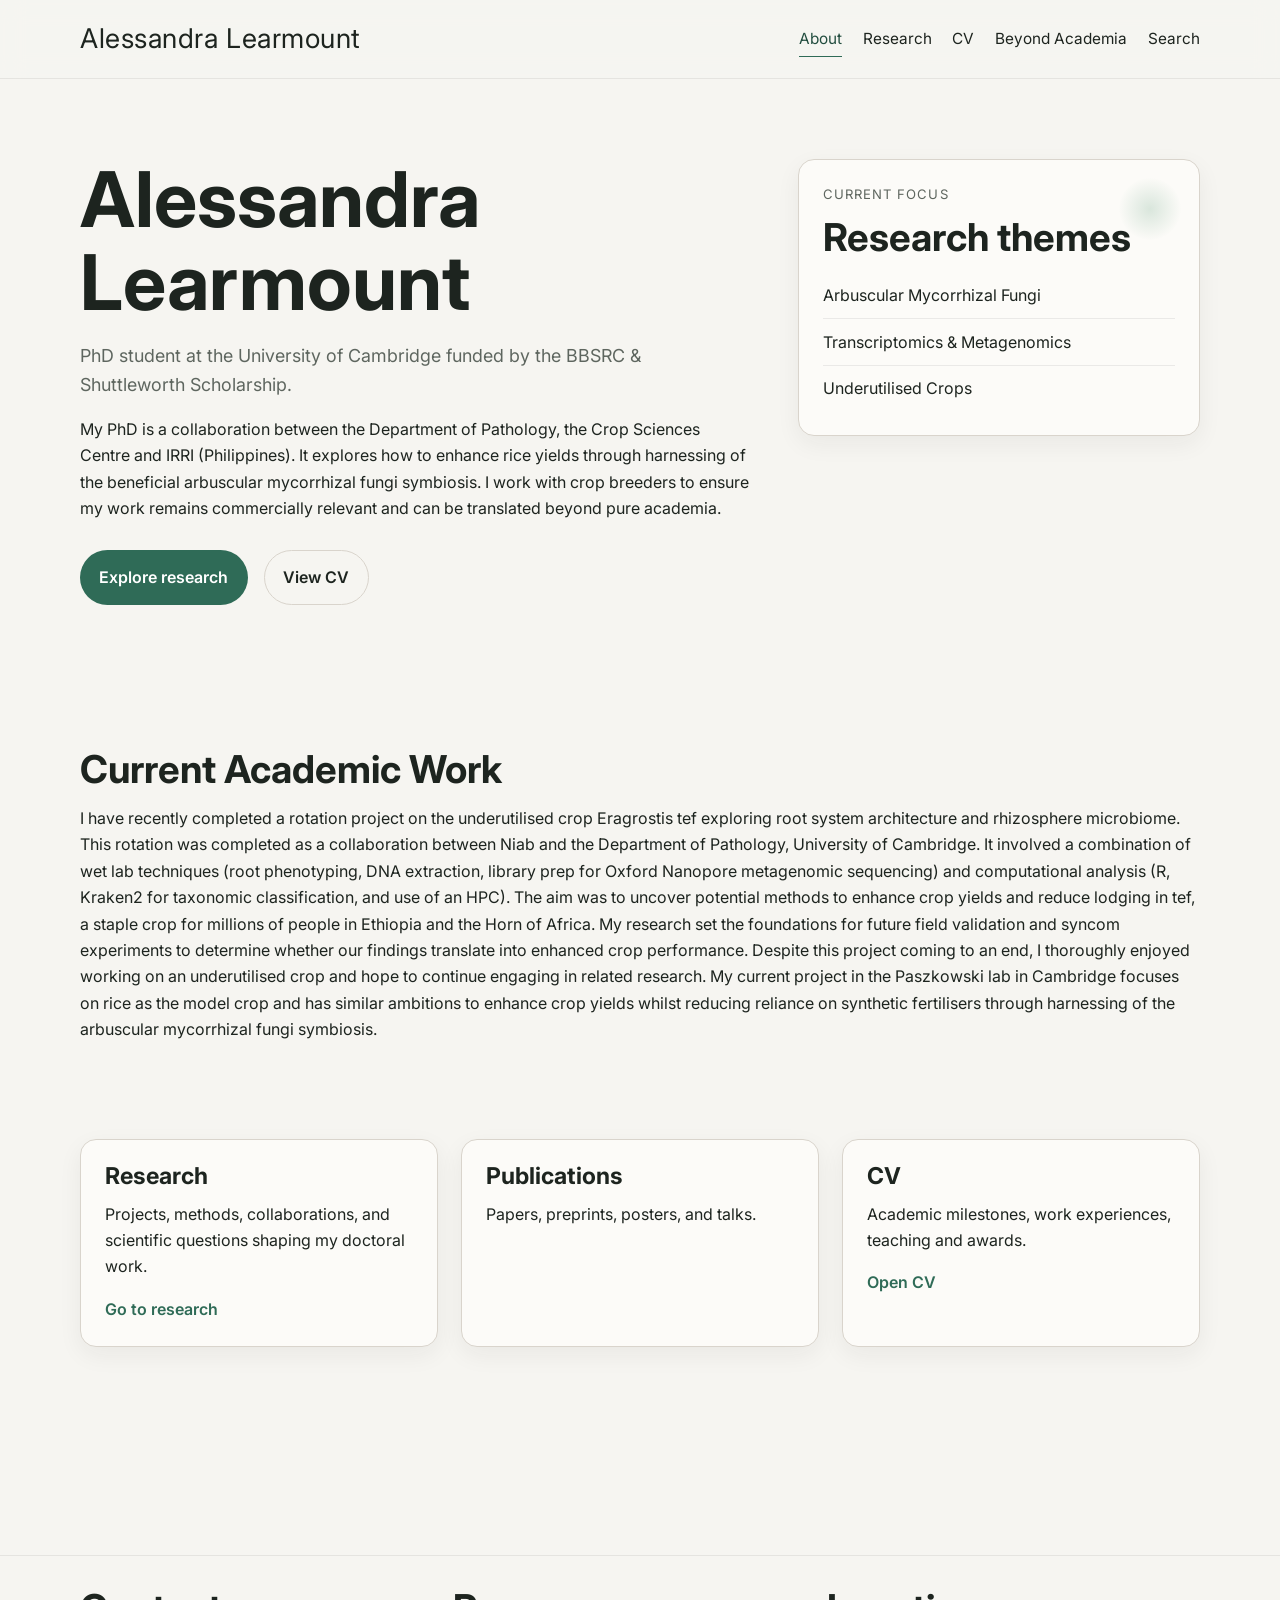
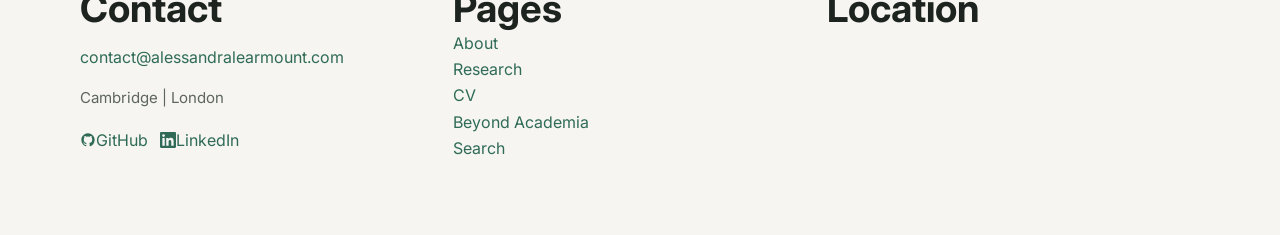
==== index.html @ 226f7127 "update commit message" ====
<!DOCTYPE html>
<html lang="en">
<head>
  <meta charset="UTF-8" />
  <meta name="viewport" content="width=device-width, initial-scale=1.0" />
  <title>Alessandra Learmount</title>
  <meta
    name="description"
    content="PhD researcher at the University of Cambridge specialising in arbuscular mycorrhizal fungi, plant-microbe interactions, and sustainable agriculture."
  />

  <link rel="preconnect" href="https://fonts.googleapis.com">
  <link rel="preconnect" href="https://fonts.gstatic.com" crossorigin>
  <link href="https://fonts.googleapis.com/css2?family=Inter:wght@400;500;600;700;800&display=swap" rel="stylesheet">

  <link rel="stylesheet" href="css/style.css" />
  <script src="js/main.js" defer></script>
</head>
<body>
  <a class="skip-link" href="#main-content">Skip to content</a>

  <header class="site-header">
    <div class="container header-inner">
      <a href="index.html" class="site-logo" aria-label="Homepage">Alessandra Learmount</a>

      <button class="nav-toggle" aria-label="Toggle navigation" aria-expanded="false">
        <span></span>
        <span></span>
      </button>

      <nav class="site-nav" aria-label="Main navigation">
        <a href="index.html" class="active">About</a>
        <a href="research.html">Research</a>
        <!-- <a href="publications.html">Publications</a> -->
        <a href="cv.html">CV</a>
        <!-- <a href="blog.html">Notes</a> -->
        <a href="beyond-academia.html">Beyond Academia</a>
        <a href="search.html">Search</a>
      </nav>
    </div>
  </header>

  <main id="main-content">
    <section class="hero section">
      <div class="container hero-grid">
        <div class="hero-copy">
          <h1>Alessandra Learmount</h1>
          <p class="lead">
            PhD student at the University of Cambridge funded by the BBSRC & Shuttleworth Scholarship.
          </p>
          <p>
            My PhD is a collaboration between the Department of Pathology, the Crop Sciences Centre and IRRI (Philippines). 
            It explores how to enhance rice yields through harnessing of the beneficial arbuscular mycorrhizal fungi symbiosis.
            I work with crop breeders to ensure my work remains commercially relevant and can be translated beyond pure academia.
          </p>

          <div class="button-row">
            <a class="button primary" href="research.html">Explore research</a>
            <a class="button secondary" href="cv.html">View CV</a>
          </div>
        </div>

        <aside class="hero-panel">
          <p class="panel-label">Current focus</p>
          <h2>Research themes</h2>
          <ul class="clean-list">
            <li>Arbuscular Mycorrhizal Fungi</li>
            <li>Transcriptomics & Metagenomics</li>
            <li>Underutilised Crops</li>
          </ul>
        </aside>
      </div>
      
    </section>
    <section class="section wider-left">
      <div class="container">
        <div class="section-heading">
          <h2>Current Academic Work</h2>
          <p>
            I have recently completed a rotation project on the underutilised crop Eragrostis tef exploring root system architecture and rhizosphere microbiome. This rotation was completed as a collaboration between Niab and the Department of Pathology, University of Cambridge. 
            It involved a combination of wet lab techniques (root phenotyping, DNA extraction, library prep for Oxford Nanopore metagenomic sequencing) and computational analysis (R, Kraken2 for taxonomic classification, and use of an HPC). The aim was to uncover potential methods to enhance crop yields
            and reduce lodging in tef, a staple crop for millions of people in Ethiopia and the Horn of Africa. My research set the foundations for future field validation and syncom experiments to determine whether our findings translate into enhanced crop performance.
            Despite this project coming to an end, I thoroughly enjoyed working on an underutilised crop and hope to continue engaging in related research. My current project in the Paszkowski lab in Cambridge focuses on rice as the model crop and has similar ambitions to enhance crop yields whilst reducing
            reliance on synthetic fertilisers through harnessing of the arbuscular mycorrhizal fungi symbiosis. 
          </p>
        </div>

            <section class="section">
        <div class="card-grid">
          <article class="card">
            <h3>Research</h3>
            <p>Projects, methods, collaborations, and scientific questions shaping my doctoral work.</p>
            <a href="research.html" class="text-link">Go to research</a>
          </article>

          <article class="card">
            <h3>Publications</h3>
            <p>Papers, preprints, posters, and talks.</p>
            <!-- <a href="publications.html" class="text-link">View publications</a> -->
          </article>

          <article class="card">
            <h3>CV</h3>
            <p>Academic milestones, work experiences, teaching and awards.</p>
            <a href="cv.html" class="text-link">Open CV</a>
          </article>

        </div>
      </div>
    </section>
<footer class="site-footer">
  <div class="container footer-grid">

    <!-- Contact -->
    <div>
      <h2>Contact</h2>
      <p><a href="mailto:contact@alessandralearmount.com">contact@alessandralearmount.com</a></p>
      <p class="meta">Cambridge | London </p>

      <div class="footer-social">
        <a href="https://github.com/al-2122" target="_blank" rel="noopener noreferrer" class="social-link">
          <svg width="16" height="16" viewBox="0 0 24 24" fill="currentColor" aria-hidden="true"><path d="M12 2C6.477 2 2 6.477 2 12c0 4.418 2.865 8.166 6.839 9.489.5.092.682-.217.682-.482 0-.237-.009-.868-.013-1.703-2.782.604-3.369-1.34-3.369-1.34-.454-1.154-1.11-1.462-1.11-1.462-.908-.62.069-.608.069-.608 1.003.07 1.531 1.03 1.531 1.03.892 1.529 2.341 1.087 2.91.832.092-.647.35-1.088.636-1.338-2.22-.253-4.555-1.11-4.555-4.943 0-1.091.39-1.984 1.029-2.683-.103-.253-.446-1.27.098-2.647 0 0 .84-.269 2.75 1.025A9.578 9.578 0 0 1 12 6.836a9.58 9.58 0 0 1 2.504.337c1.909-1.294 2.747-1.025 2.747-1.025.546 1.377.202 2.394.1 2.647.64.699 1.028 1.592 1.028 2.683 0 3.842-2.339 4.687-4.566 4.935.359.309.678.919.678 1.852 0 1.336-.012 2.415-.012 2.741 0 .267.18.578.688.48C19.138 20.163 22 16.418 22 12c0-5.523-4.477-10-10-10z"/></svg>
           GitHub 
        </a>
        <a href="https://linkedin.com/in/alessandralearmount/" target="_blank" rel="noopener noreferrer" class="social-link">
          <svg width="16" height="16" viewBox="0 0 24 24" fill="currentColor" aria-hidden="true"><path d="M20.447 20.452h-3.554v-5.569c0-1.328-.027-3.037-1.852-3.037-1.853 0-2.136 1.445-2.136 2.939v5.667H9.351V9h3.414v1.561h.046c.477-.9 1.637-1.85 3.37-1.85 3.601 0 4.267 2.37 4.267 5.455v6.286zM5.337 7.433a2.062 2.062 0 0 1-2.063-2.065 2.064 2.064 0 1 1 2.063 2.065zm1.782 13.019H3.555V9h3.564v11.452zM22.225 0H1.771C.792 0 0 .774 0 1.729v20.542C0 23.227.792 24 1.771 24h20.451C23.2 24 24 23.227 24 22.271V1.729C24 .774 23.2 0 22.222 0h.003z"/></svg>
           LinkedIn 
        </a>
      </div>
    </div>

    <!-- Site navigation -->
    <nav class="footer-nav" aria-label="Site pages">
      <h2>Pages</h2>
      <a href="index.html">About</a>
      <a href="research.html">Research</a>
      <!-- <a href="publications.html">Publications</a> -->
      <a href="cv.html">CV</a>
      <!-- <a href="blog.html">Notes</a> -->
      <a href="beyond-academia.html">Beyond Academia</a>
      <a href="search.html">Search</a>
    </nav>

    <!-- Map -->
    <div class="footer-map">
      <h2>Location</h2>
      <iframe
        title="Cambridge, UK"
        src="https://www.google.com/maps/embed?pb=!1m18!1m12!1m3!1d9739.544764849538!2d0.1086!3d52.2054!2m3!1f0!2f0!3f0!3m2!1i1024!2i768!4f13.1!3m3!1m2!1s0x47d8774de4f16487%3A0xee2d7f30740e4c83!2sCambridge%2C%20UK!5e0!3m2!1sen!2suk!4v1699999999999"
        width="90%"
        height="150"
        style="border:0; border-radius: 8px; filter: grayscale(30%);"
        allowfullscreen=""
        loading="lazy"
        referrerpolicy="no-referrer-when-downgrade">
      </iframe>
    </div>

  </div>
</footer>

<button id="backToTop" aria-label="Back to top">↑</button>
</body>
</html>
---- css/style.css ----
:root {
  --bg: #f6f5f1;
  --surface: #fcfbf8;
  --surface-2: #ece9e2;
  --text: #1d241f;
  --text-muted: #5e665f;
  --border: #d9d4cc;

  --accent: #2f6b57;
  --accent-dark: #224d3f;
  --accent-soft: #d9e6dc;

  --shadow-sm: 0 8px 24px rgba(29, 36, 31, 0.06);
  --shadow-md: 0 14px 36px rgba(29, 36, 31, 0.1);

  --radius-sm: 10px;
  --radius-md: 16px;
  --radius-full: 999px;

  --max-width: 1120px;
  --narrow-width: 780px;

  --font-heading: "Inter", sans-serif;
  --font-body: "Inter", sans-serif;

  --transition: 220ms ease;
}

*,
*::before,
*::after {
  box-sizing: border-box;
}

html {
  scroll-behavior: smooth;
}

body {
  margin: 0;
  min-height: 100vh;
  background: var(--bg);
  color: var(--text);
  font-family: var(--font-body);
  font-size: 16px;
  line-height: 1.65;
  -webkit-font-smoothing: antialiased;
  text-rendering: optimizeLegibility;
}

img,
svg {
  display: block;
  max-width: 100%;
}

a {
  color: var(--accent);
  text-decoration: none;
  transition: color var(--transition), opacity var(--transition), transform var(--transition);
}

a:hover {
  color: var(--accent-dark);
}

p {
  margin-top: 0;
  margin-bottom: 1rem;
  max-width: 70ch;
}

h1,
h2,
h3 {
  margin-top: 0;
  color: var(--text);
  font-family: var(--font-heading);
  line-height: 1.08;
}

h1 {
  font-size: clamp(3rem, 6vw, 5.1rem);
  margin-bottom: 1rem;
}

h2 {
  font-size: clamp(2rem, 3vw, 2.8rem);
  margin-bottom: 0.9rem;
}

h3 {
  font-size: 1.45rem;
  margin-bottom: 0.75rem;
}

ul {
  margin: 0;
  padding-left: 1.2rem;
}

button,
input {
  font: inherit;
}

.container {
  width: min(100% - 2rem, var(--max-width));
  margin-inline: auto;
}

.wider-left p {
  max-width: none;
}

.narrow {
  width: min(100%, var(--narrow-width));
}

.section {
  padding: 4.5rem 0;
}

.eyebrow {
  margin-bottom: 0.85rem;
  text-transform: uppercase;
  letter-spacing: 0.09em;
  font-size: 0.82rem;
  color: var(--text-muted);
}

.lead {
  font-size: 1.12rem;
  color: var(--text-muted);
  max-width: 48rem;
}

.meta {
  color: var(--text-muted);
  font-size: 0.94rem;
}

.skip-link {
  position: absolute;
  left: -9999px;
  top: 1rem;
}

.skip-link:focus {
  left: 1rem;
  z-index: 1000;
  padding: 0.75rem 1rem;
  border-radius: 10px;
  background: var(--accent);
  color: #fff;
}

.site-header {
  position: sticky;
  top: 0;
  z-index: 100;
  border-bottom: 1px solid rgba(29, 36, 31, 0.08);
  background: rgba(246, 245, 241, 0.9);
  backdrop-filter: blur(12px);
}

.header-inner {
  min-height: 78px;
  display: flex;
  align-items: center;
  justify-content: space-between;
  gap: 1rem;
}

.site-logo {
  display: inline-flex;
  align-items: center;
  justify-content: center;
  color: var(--text);
  font-family: var(--font-heading);
  font-size: 1.7rem;
  letter-spacing: 0.02em;
}

.site-nav {
  display: flex;
  align-items: center;
  gap: 1.3rem;
}

.site-nav a {
  position: relative;
  color: var(--text);
  font-size: 0.96rem;
}

.site-nav a::after {
  content: "";
  position: absolute;
  left: 0;
  bottom: -0.35rem;
  width: 100%;
  height: 1px;
  background: var(--accent);
  transform: scaleX(0);
  transform-origin: left;
  transition: transform var(--transition);
}

.site-nav a:hover::after,
.site-nav a:focus-visible::after,
.site-nav a.active::after {
  transform: scaleX(1);
}

.site-nav a.active {
  color: var(--accent-dark);
}

.nav-toggle {
  display: none;
  width: 46px;
  height: 46px;
  border: 1px solid var(--border);
  border-radius: 12px;
  background: var(--surface);
  cursor: pointer;
  align-items: center;
  justify-content: center;
  gap: 5px;
  flex-direction: column;
}

.nav-toggle span {
  display: block;
  width: 18px;
  height: 1.5px;
  background: var(--text);
}

.hero {
  padding-top: 5rem;
}

.hero-grid {
  display: grid;
  grid-template-columns: 1.45fr 0.85fr;
  gap: 2rem;
  align-items: start;
}

.hero-copy {
  padding-right: 1rem;
}

.hero-panel,
.card,
.mini-card,
.feature-block,
.list-item {
  background: var(--surface);
  border: 1px solid var(--border);
  border-radius: var(--radius-md);
  box-shadow: var(--shadow-sm);
}

.hero-panel {
  padding: 1.5rem;
  position: relative;
}

.hero-panel::before {
  content: "";
  position: absolute;
  top: 1.1rem;
  right: 1.1rem;
  width: 62px;
  height: 62px;
  border-radius: 50%;
  background: radial-gradient(circle, var(--accent-soft) 0%, rgba(217, 230, 220, 0) 72%);
  pointer-events: none;
}

.panel-label,
.mini-title {
  font-size: 0.82rem;
  letter-spacing: 0.08em;
  text-transform: uppercase;
  color: var(--text-muted);
  margin-bottom: 0.7rem;
}

.clean-list {
  list-style: none;
  padding-left: 0;
}

.clean-list li {
  padding: 0.6rem 0;
  border-bottom: 1px solid rgba(29, 36, 31, 0.08);
}

.clean-list li:last-child {
  border-bottom: none;
}

.button-row {
  display: flex;
  gap: 1rem;
  flex-wrap: wrap;
  margin-top: 1.75rem;
}

.button {
  display: inline-flex;
  align-items: center;
  justify-content: center;
  min-height: 46px;
  padding: 0.85rem 1.15rem;
  border-radius: var(--radius-full);
  border: 1px solid transparent;
  font-weight: 600;
  transition: transform var(--transition), background var(--transition), color var(--transition), border-color var(--transition);
}

.button:hover {
  transform: translateY(-1px);
}

.button.primary {
  background: var(--accent);
  color: #fff;
}

.button.primary:hover {
  background: var(--accent-dark);
  color: #fff;
}

.button.secondary {
  background: transparent;
  border-color: var(--border);
  color: var(--text);
}

.button.secondary:hover {
  border-color: var(--accent);
  color: var(--accent-dark);
}

.section-heading {
  margin-bottom: 1.5rem;
}

.card-grid {
  display: grid;
  grid-template-columns: repeat(3, 1fr);
  gap: 1.4rem;
}

.card {
  padding: 1.5rem;
  transition: transform var(--transition), box-shadow var(--transition), border-color var(--transition);
}

.card:hover {
  transform: translateY(-4px);
  box-shadow: var(--shadow-md);
  border-color: #c8d4cb;
}

.text-link {
  font-weight: 600;
}

.accent-section {
  background:
    linear-gradient(to bottom, transparent, transparent),
    radial-gradient(circle at top right, rgba(217, 230, 220, 0.85), rgba(217, 230, 220, 0) 45%);
}

.split-grid {
  display: grid;
  grid-template-columns: 1.2fr 0.8fr;
  gap: 2rem;
  align-items: start;
}

.mini-card {
  padding: 1.4rem;
}

.page-hero {
  padding-top: 4.5rem;
  padding-bottom: 2rem;
}

.stack {
  display: grid;
  gap: 1.2rem;
}

.feature-block {
  padding: 1.5rem;
}

.search-box {
  margin-top: 1.5rem;
}

.search-box input {
  width: 100%;
  padding: 0.95rem 1rem;
  border: 1px solid var(--border);
  border-radius: var(--radius-full);
  background: var(--surface);
  color: var(--text);
  outline: none;
}

.search-box input:focus {
  border-color: var(--accent);
  box-shadow: 0 0 0 4px rgba(47, 107, 87, 0.08);
}

.publication-list,
.note-list {
  display: grid;
  gap: 1rem;
}

.list-item {
  padding: 1.3rem 1.35rem;
}

.timeline-block {
  margin-bottom: 2rem;
}

.search-empty {
  margin-top: 1rem;
}

.site-footer {
  margin-top: 4rem;
  padding: 2rem 0 3rem;
  border-top: 1px solid rgba(29, 36, 31, 0.08);
}

.footer-grid {
  display: flex;
  justify-content: space-between;
  gap: 2rem;
  flex-wrap: wrap;
}

.footer-links {
  display: flex;
  gap: 1rem;
  flex-wrap: wrap;
  align-items: flex-start;
}

.footer-grid {
  display: grid;
  grid-template-columns: 1fr 1fr 1fr;
  gap: var(--space-10);
  align-items: start;
}

.footer-nav {
  display: flex;
  flex-direction: column;
  gap: var(--space-2);
}

.footer-nav h2,
.footer-map h2 {
  margin-bottom: var(--space-3);
}

.footer-social {
  display: flex;
  gap: 12px;
  margin-top: var(--space-4);
}

.social-link {
  display: flex;
  align-items: center;
  gap: var(--space-5);
  font-size: var(--text-sm);
}

@media (max-width: 768px) {
  .footer-grid {
    grid-template-columns: 1fr;
  }
}

.sr-only {
  position: absolute;
  width: 1px;
  height: 1px;
  padding: 0;
  margin: -1px;
  overflow: hidden;
  clip: rect(0, 0, 0, 0);
  white-space: nowrap;
  border: 0;
}

#backToTop {
  position: fixed;
  right: 1rem;
  bottom: 1rem;
  width: 46px;
  height: 46px;
  border: none;
  border-radius: 50%;
  background: var(--accent);
  color: #fff;
  display: none;
  align-items: center;
  justify-content: center;
  cursor: pointer;
  box-shadow: var(--shadow-sm);
}

#backToTop.show {
  display: inline-flex;
}

#backToTop:hover {
  background: var(--accent-dark);
}

@media (max-width: 900px) {
  .hero-grid,
  .split-grid,
  .card-grid {
    grid-template-columns: 1fr;
  }

  .hero-copy {
    padding-right: 0;
  }

  .nav-toggle {
    display: inline-flex;
  }

  .site-nav {
    position: absolute;
    top: 78px;
    right: 1rem;
    min-width: 220px;
    padding: 1rem;
    border-radius: 14px;
    border: 1px solid var(--border);
    background: var(--surface);
    box-shadow: var(--shadow-sm);
    display: none;
    flex-direction: column;
    align-items: flex-start;
  }

  .site-nav.open {
    display: flex;
  }
}

@media (max-width: 640px) {
  .section {
    padding: 3.5rem 0;
  }

  h1 {
    font-size: clamp(2.5rem, 11vw, 4rem);
  }

  h2 {
    font-size: clamp(1.8rem, 7vw, 2.4rem);
  }

  .header-inner {
    min-height: 72px;
  }

  .site-nav {
    top: 72px;
  }
}

.interest-nav {
  position: sticky;
  top: 0;
  z-index: 100;
  background: var(--color-bg, #fff);
  border-bottom: 1px solid rgba(0,0,0,0.08);
  padding: 1rem 0;
  margin-top: 2rem; /* increase this to push it lower */
}

.interest-tabs {
  display: flex;
  gap: 0.75rem;
  overflow-x: auto;
  scrollbar-width: none;
  -ms-overflow-style: none;
  padding-left: 10rem; /* increase to push further right */
}

.interest-tabs::-webkit-scrollbar {
  display: none;
}

.interest-tab {
  display: flex;
  align-items: center;
  gap: 0.5rem;
  padding: 0.5rem 1.25rem;
  border-radius: 999px;
  border: 1px solid rgba(0,0,0,0.12);
  font-size: 0.9rem;
  font-weight: 500;
  white-space: nowrap;
  text-decoration: none;
  color: var(--color-text, #222);
  background: var(--color-surface, #f9f9f9);
  transition: all 180ms ease;
}

.interest-tab:hover {
  background: var(--color-primary, #01696f);
  color: #fff;
  border-color: transparent;
}

.interest-tab.active {
  background: var(--color-primary, #01696f);
  color: #fff;
  border-color: transparent;
}

.map-pin {
  position: absolute;
  transform: translate(-50%, -50%);
  display: flex;
  flex-direction: column;
  align-items: center;
  gap: 3px;
  cursor: default;
}

.pin-dot {
  width: 12px;
  height: 12px;
  border-radius: 50%;
  background: var(--color-primary, #01696f);
  border: 2px solid #fff;
  box-shadow: 0 2px 6px rgba(0,0,0,0.3);
}

.pin-label {
  font-size: 0.65rem;
  font-weight: 600;
  background: white;
  color: #222;
  padding: 2px 6px;
  border-radius: 4px;
  white-space: nowrap;
  box-shadow: 0 1px 4px rgba(0,0,0,0.15);
}

@media (max-width: 600px) {
  .pin-label {
    display: none;
  }
  .pin-dot {
    width: 8px;
    height: 8px;
  }
}

/* DEFAULT: hide the tooltip */
.pin-tooltip {
  display: none;  /* ← this must be present and not overridden */
  position: absolute;
  bottom: calc(100% + 10px);
  left: 50%;
  transform: translateX(-50%);
  background: #1c1b19;
  color: #cdccca;
  border-radius: 8px;
  padding: 0.6rem 0.85rem;
  width: 220px;
  font-size: 0.8rem;
  line-height: 1.5;
  box-shadow: 0 6px 24px rgba(0,0,0,0.25);
  pointer-events: none;
  z-index: 100;
  white-space: normal;
}

/* SHOW only on hover/focus/tap */
.map-pin:hover .pin-tooltip,
.map-pin:focus-within .pin-tooltip,
.map-pin.active .pin-tooltip {
  display: block;
}
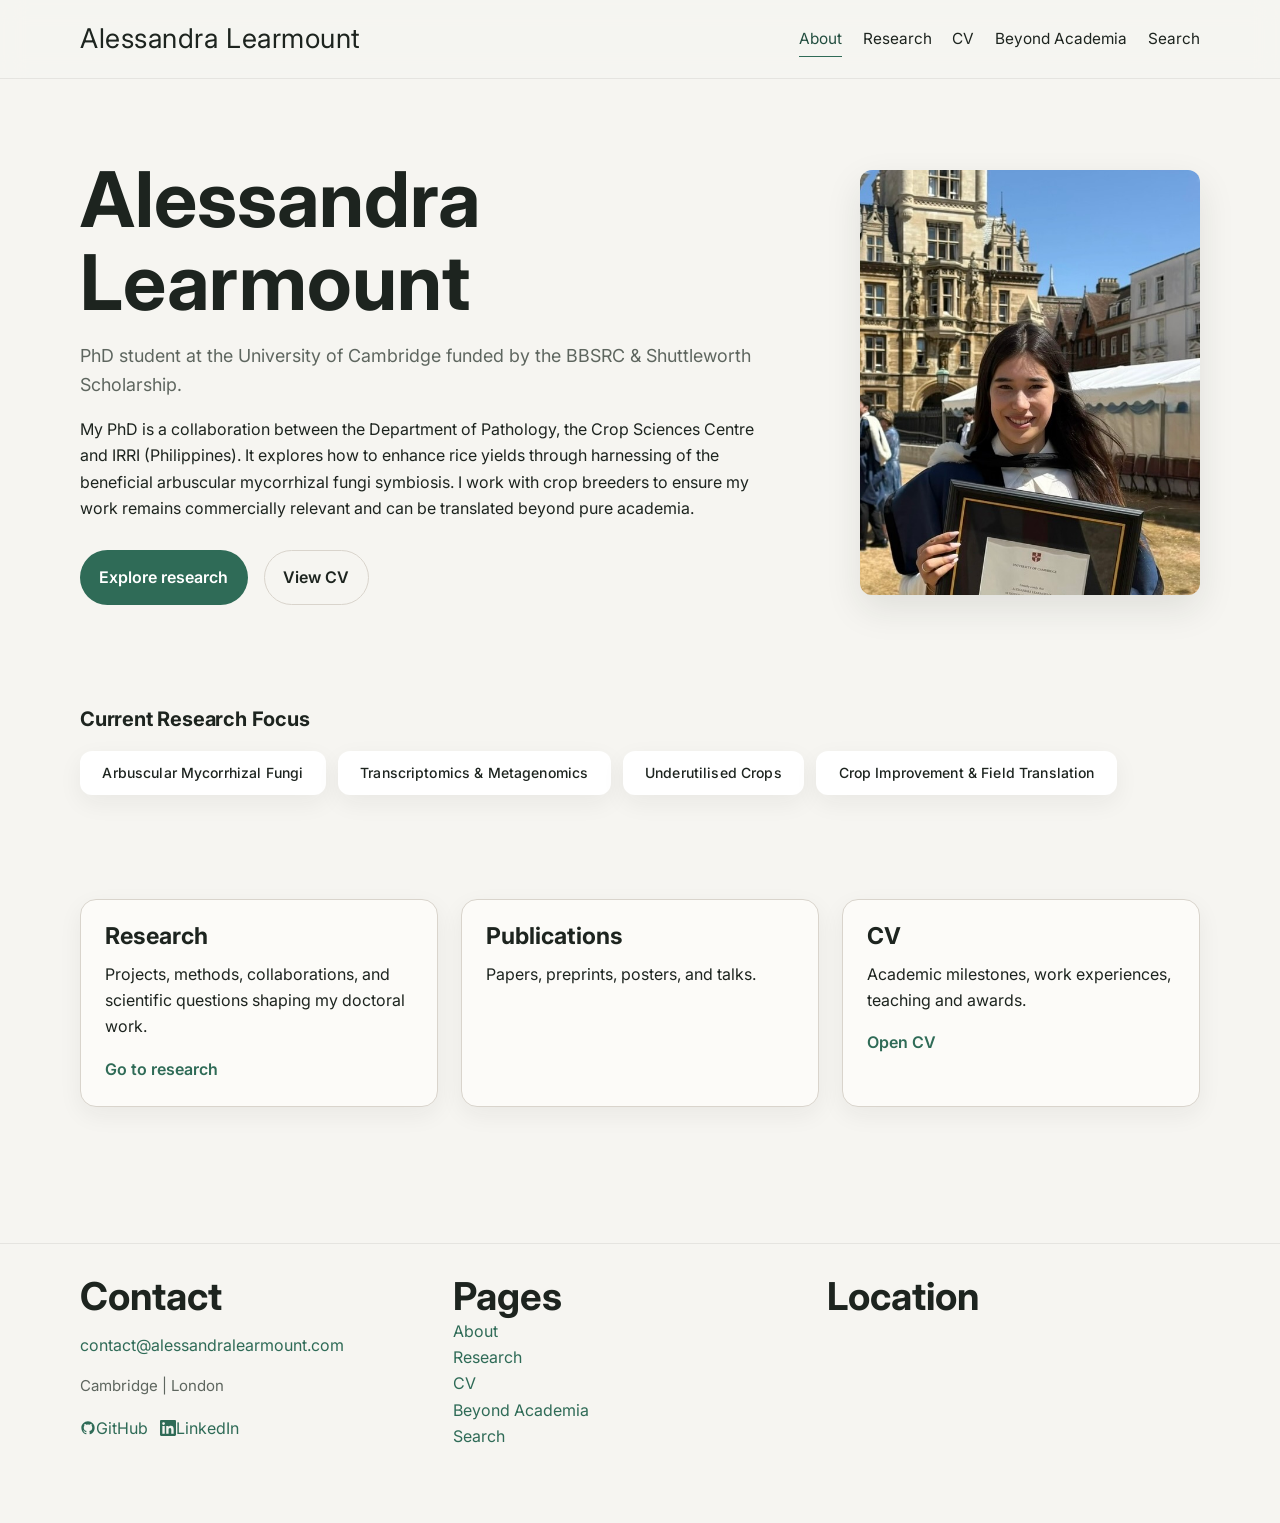
==== commit fe865f3b: "commit" ====
--- a/index.html
+++ b/index.html
@@ -9,6 +9,12 @@
     content="PhD researcher at the University of Cambridge specialising in arbuscular mycorrhizal fungi, plant-microbe interactions, and sustainable agriculture."
   />
 
+  <!-- Open Graph tags -->
+  <meta property="og:title" content="Alessandra Learmount — PhD in Crop Science & Sustainability" />
+  <meta property="og:description" content="PhD researcher at the University of Cambridge specialising in arbuscular mycorrhizal fungi, plant-microbe interactions, and sustainable agriculture." />
+  <meta property="og:url" content="https://alessandralearmount.com" />
+  <meta property="og:type" content="website" />
+
   <link rel="preconnect" href="https://fonts.googleapis.com">
   <link rel="preconnect" href="https://fonts.gstatic.com" crossorigin>
   <link href="https://fonts.googleapis.com/css2?family=Inter:wght@400;500;600;700;800&display=swap" rel="stylesheet">
@@ -17,6 +23,7 @@
   <script src="js/main.js" defer></script>
 </head>
 <body>
+
   <a class="skip-link" href="#main-content">Skip to content</a>
 
   <header class="site-header">
@@ -41,15 +48,18 @@
   </header>
 
   <main id="main-content">
+
+    <!-- ── Hero ── -->
     <section class="hero section">
       <div class="container hero-grid">
+
         <div class="hero-copy">
           <h1>Alessandra Learmount</h1>
           <p class="lead">
-            PhD student at the University of Cambridge funded by the BBSRC & Shuttleworth Scholarship.
+            PhD student at the University of Cambridge funded by the BBSRC &amp; Shuttleworth Scholarship.
           </p>
           <p>
-            My PhD is a collaboration between the Department of Pathology, the Crop Sciences Centre and IRRI (Philippines). 
+            My PhD is a collaboration between the Department of Pathology, the Crop Sciences Centre and IRRI (Philippines).
             It explores how to enhance rice yields through harnessing of the beneficial arbuscular mycorrhizal fungi symbiosis.
             I work with crop breeders to ensure my work remains commercially relevant and can be translated beyond pure academia.
           </p>
@@ -60,33 +70,55 @@
           </div>
         </div>
 
-        <aside class="hero-panel">
-          <p class="panel-label">Current focus</p>
-          <h2>Research themes</h2>
-          <ul class="clean-list">
-            <li>Arbuscular Mycorrhizal Fungi</li>
-            <li>Transcriptomics & Metagenomics</li>
-            <li>Underutilised Crops</li>
-          </ul>
+        <aside class="hero-photo-panel">
+          <img
+            src="assets/images/profilephoto.jpeg"
+            alt="Alessandra Learmount"
+            width="360"
+            height="450"
+            loading="eager"
+            class="hero-photo"
+          />
         </aside>
-      </div>
-      
+
+      </div>
     </section>
-    <section class="section wider-left">
+
+    <!-- ── Research themes bar ── -->
+<section class="research-themes-bar" aria-label="Research themes">
+  <div class="container">
+    <h2 class="themes-heading">Current Research Focus</h2>
+    <div class="themes-track">
+
+      <a href="research.html" class="theme-card">
+        <span class="theme-card-dot"></span>
+        <span class="theme-card-text">Arbuscular Mycorrhizal Fungi</span>
+      </a>
+
+      <a href="research.html" class="theme-card">
+        <span class="theme-card-dot"></span>
+        <span class="theme-card-text">Transcriptomics &amp; Metagenomics</span>
+      </a>
+
+      <a href="research.html" class="theme-card">
+        <span class="theme-card-dot"></span>
+        <span class="theme-card-text">Underutilised Crops</span>
+      </a>
+
+      <a href="research.html" class="theme-card">
+        <span class="theme-card-dot"></span>
+        <span class="theme-card-text">Crop Improvement &amp; Field Translation</span>
+      </a>
+
+    </div>
+  </div>
+</section>
+
+    <!-- ── Cards ── -->
+    <section class="section">
       <div class="container">
-        <div class="section-heading">
-          <h2>Current Academic Work</h2>
-          <p>
-            I have recently completed a rotation project on the underutilised crop Eragrostis tef exploring root system architecture and rhizosphere microbiome. This rotation was completed as a collaboration between Niab and the Department of Pathology, University of Cambridge. 
-            It involved a combination of wet lab techniques (root phenotyping, DNA extraction, library prep for Oxford Nanopore metagenomic sequencing) and computational analysis (R, Kraken2 for taxonomic classification, and use of an HPC). The aim was to uncover potential methods to enhance crop yields
-            and reduce lodging in tef, a staple crop for millions of people in Ethiopia and the Horn of Africa. My research set the foundations for future field validation and syncom experiments to determine whether our findings translate into enhanced crop performance.
-            Despite this project coming to an end, I thoroughly enjoyed working on an underutilised crop and hope to continue engaging in related research. My current project in the Paszkowski lab in Cambridge focuses on rice as the model crop and has similar ambitions to enhance crop yields whilst reducing
-            reliance on synthetic fertilisers through harnessing of the arbuscular mycorrhizal fungi symbiosis. 
-          </p>
-        </div>
-
-            <section class="section">
         <div class="card-grid">
+
           <article class="card">
             <h3>Research</h3>
             <p>Projects, methods, collaborations, and scientific questions shaping my doctoral work.</p>
@@ -108,57 +140,61 @@
         </div>
       </div>
     </section>
-<footer class="site-footer">
-  <div class="container footer-grid">
-
-    <!-- Contact -->
-    <div>
-      <h2>Contact</h2>
-      <p><a href="mailto:contact@alessandralearmount.com">contact@alessandralearmount.com</a></p>
-      <p class="meta">Cambridge | London </p>
-
-      <div class="footer-social">
-        <a href="https://github.com/al-2122" target="_blank" rel="noopener noreferrer" class="social-link">
-          <svg width="16" height="16" viewBox="0 0 24 24" fill="currentColor" aria-hidden="true"><path d="M12 2C6.477 2 2 6.477 2 12c0 4.418 2.865 8.166 6.839 9.489.5.092.682-.217.682-.482 0-.237-.009-.868-.013-1.703-2.782.604-3.369-1.34-3.369-1.34-.454-1.154-1.11-1.462-1.11-1.462-.908-.62.069-.608.069-.608 1.003.07 1.531 1.03 1.531 1.03.892 1.529 2.341 1.087 2.91.832.092-.647.35-1.088.636-1.338-2.22-.253-4.555-1.11-4.555-4.943 0-1.091.39-1.984 1.029-2.683-.103-.253-.446-1.27.098-2.647 0 0 .84-.269 2.75 1.025A9.578 9.578 0 0 1 12 6.836a9.58 9.58 0 0 1 2.504.337c1.909-1.294 2.747-1.025 2.747-1.025.546 1.377.202 2.394.1 2.647.64.699 1.028 1.592 1.028 2.683 0 3.842-2.339 4.687-4.566 4.935.359.309.678.919.678 1.852 0 1.336-.012 2.415-.012 2.741 0 .267.18.578.688.48C19.138 20.163 22 16.418 22 12c0-5.523-4.477-10-10-10z"/></svg>
-           GitHub 
-        </a>
-        <a href="https://linkedin.com/in/alessandralearmount/" target="_blank" rel="noopener noreferrer" class="social-link">
-          <svg width="16" height="16" viewBox="0 0 24 24" fill="currentColor" aria-hidden="true"><path d="M20.447 20.452h-3.554v-5.569c0-1.328-.027-3.037-1.852-3.037-1.853 0-2.136 1.445-2.136 2.939v5.667H9.351V9h3.414v1.561h.046c.477-.9 1.637-1.85 3.37-1.85 3.601 0 4.267 2.37 4.267 5.455v6.286zM5.337 7.433a2.062 2.062 0 0 1-2.063-2.065 2.064 2.064 0 1 1 2.063 2.065zm1.782 13.019H3.555V9h3.564v11.452zM22.225 0H1.771C.792 0 0 .774 0 1.729v20.542C0 23.227.792 24 1.771 24h20.451C23.2 24 24 23.227 24 22.271V1.729C24 .774 23.2 0 22.222 0h.003z"/></svg>
-           LinkedIn 
-        </a>
-      </div>
+
+  </main>
+
+  <footer class="site-footer">
+    <div class="container footer-grid">
+
+      <!-- Contact -->
+      <div>
+        <h2>Contact</h2>
+        <p><a href="mailto:contact@alessandralearmount.com">contact@alessandralearmount.com</a></p>
+        <p class="meta">Cambridge | London</p>
+
+        <div class="footer-social">
+          <a href="https://github.com/al-2122" target="_blank" rel="noopener noreferrer" class="social-link">
+            <svg width="16" height="16" viewBox="0 0 24 24" fill="currentColor" aria-hidden="true"><path d="M12 2C6.477 2 2 6.477 2 12c0 4.418 2.865 8.166 6.839 9.489.5.092.682-.217.682-.482 0-.237-.009-.868-.013-1.703-2.782.604-3.369-1.34-3.369-1.34-.454-1.154-1.11-1.462-1.11-1.462-.908-.62.069-.608.069-.608 1.003.07 1.531 1.03 1.531 1.03.892 1.529 2.341 1.087 2.91.832.092-.647.35-1.088.636-1.338-2.22-.253-4.555-1.11-4.555-4.943 0-1.091.39-1.984 1.029-2.683-.103-.253-.446-1.27.098-2.647 0 0 .84-.269 2.75 1.025A9.578 9.578 0 0 1 12 6.836a9.58 9.58 0 0 1 2.504.337c1.909-1.294 2.747-1.025 2.747-1.025.546 1.377.202 2.394.1 2.647.64.699 1.028 1.592 1.028 2.683 0 3.842-2.339 4.687-4.566 4.935.359.309.678.919.678 1.852 0 1.336-.012 2.415-.012 2.741 0 .267.18.578.688.48C19.138 20.163 22 16.418 22 12c0-5.523-4.477-10-10-10z"/></svg>
+            GitHub
+          </a>
+          <a href="https://linkedin.com/in/alessandralearmount/" target="_blank" rel="noopener noreferrer" class="social-link">
+            <svg width="16" height="16" viewBox="0 0 24 24" fill="currentColor" aria-hidden="true"><path d="M20.447 20.452h-3.554v-5.569c0-1.328-.027-3.037-1.852-3.037-1.853 0-2.136 1.445-2.136 2.939v5.667H9.351V9h3.414v1.561h.046c.477-.9 1.637-1.85 3.37-1.85 3.601 0 4.267 2.37 4.267 5.455v6.286zM5.337 7.433a2.062 2.062 0 0 1-2.063-2.065 2.064 2.064 0 1 1 2.063 2.065zm1.782 13.019H3.555V9h3.564v11.452zM22.225 0H1.771C.792 0 0 .774 0 1.729v20.542C0 23.227.792 24 1.771 24h20.451C23.2 24 24 23.227 24 22.271V1.729C24 .774 23.2 0 22.222 0h.003z"/></svg>
+            LinkedIn
+          </a>
+        </div>
+      </div>
+
+      <!-- Site navigation -->
+      <nav class="footer-nav" aria-label="Site pages">
+        <h2>Pages</h2>
+        <a href="index.html">About</a>
+        <a href="research.html">Research</a>
+        <!-- <a href="publications.html">Publications</a> -->
+        <a href="cv.html">CV</a>
+        <!-- <a href="blog.html">Notes</a> -->
+        <a href="beyond-academia.html">Beyond Academia</a>
+        <a href="search.html">Search</a>
+      </nav>
+
+      <!-- Map -->
+      <div class="footer-map">
+        <h2>Location</h2>
+        <iframe
+          title="Cambridge, UK"
+          src="https://www.google.com/maps/embed?pb=!1m18!1m12!1m3!1d9739.544764849538!2d0.1086!3d52.2054!2m3!1f0!2f0!3f0!3m2!1i1024!2i768!4f13.1!3m3!1m2!1s0x47d8774de4f16487%3A0xee2d7f30740e4c83!2sCambridge%2C%20UK!5e0!3m2!1sen!2suk!4v1699999999999"
+          width="90%"
+          height="150"
+          style="border:0; border-radius: 8px; filter: grayscale(30%);"
+          allowfullscreen=""
+          loading="lazy"
+          referrerpolicy="no-referrer-when-downgrade">
+        </iframe>
+      </div>
+
     </div>
-
-    <!-- Site navigation -->
-    <nav class="footer-nav" aria-label="Site pages">
-      <h2>Pages</h2>
-      <a href="index.html">About</a>
-      <a href="research.html">Research</a>
-      <!-- <a href="publications.html">Publications</a> -->
-      <a href="cv.html">CV</a>
-      <!-- <a href="blog.html">Notes</a> -->
-      <a href="beyond-academia.html">Beyond Academia</a>
-      <a href="search.html">Search</a>
-    </nav>
-
-    <!-- Map -->
-    <div class="footer-map">
-      <h2>Location</h2>
-      <iframe
-        title="Cambridge, UK"
-        src="https://www.google.com/maps/embed?pb=!1m18!1m12!1m3!1d9739.544764849538!2d0.1086!3d52.2054!2m3!1f0!2f0!3f0!3m2!1i1024!2i768!4f13.1!3m3!1m2!1s0x47d8774de4f16487%3A0xee2d7f30740e4c83!2sCambridge%2C%20UK!5e0!3m2!1sen!2suk!4v1699999999999"
-        width="90%"
-        height="150"
-        style="border:0; border-radius: 8px; filter: grayscale(30%);"
-        allowfullscreen=""
-        loading="lazy"
-        referrerpolicy="no-referrer-when-downgrade">
-      </iframe>
-    </div>
-
-  </div>
-</footer>
-
-<button id="backToTop" aria-label="Back to top">↑</button>
+  </footer>
+
+  <button id="backToTop" aria-label="Back to top">↑</button>
+
 </body>
 </html>
--- a/css/style.css
+++ b/css/style.css
@@ -568,6 +568,17 @@
   .site-nav.open {
     display: flex;
   }
+
+  /* On narrower screens, reduce the left padding on the interest tabs
+     so the scrollable tab row starts closer to the left edge. Also
+     ensure the sticky interest bar sits below the header. */
+  .interest-tabs {
+    padding-left: 1rem;
+  }
+
+  .interest-nav {
+    top: 78px;
+  }
 }
 
 @media (max-width: 640px) {
@@ -588,6 +599,15 @@
   }
 
   .site-nav {
+    top: 72px;
+  }
+
+  /* Slightly tighter padding on very small screens */
+  .interest-tabs {
+    padding-left: 0.5rem;
+  }
+
+  .interest-nav {
     top: 72px;
   }
 }
@@ -708,4 +728,175 @@
 .map-pin:focus-within .pin-tooltip,
 .map-pin.active .pin-tooltip {
   display: block;
+}
+
+/* ── Hero: photo panel ── */
+.hero-grid {
+  grid-template-columns: 1fr auto;
+  align-items: center;
+  gap: 3rem;
+}
+
+.hero-photo {
+  width: clamp(180px, 28vw, 340px);
+  height: auto;
+  aspect-ratio: 4 / 5;
+  object-fit: cover;
+  border-radius: var(--radius-lg, 0.75rem);
+  box-shadow: var(--shadow-md);
+  display: block;
+}
+
+/* ── Research themes bar ── */
+.research-themes-bar {
+  background: var(--color-surface-offset);
+  border-top: 1px solid oklch(from var(--color-text) l c h / 0.08);
+  border-bottom: 1px solid oklch(from var(--color-text) l c h / 0.08);
+  padding-block: 2rem;
+}
+
+.themes-heading {
+  font-size: var(--text-lg, 1.25rem);
+  font-weight: 700;
+  color: var(--color-text);
+  margin-bottom: 1.25rem;
+  letter-spacing: -0.01em;
+}
+
+.themes-track {
+  display: flex;
+  flex-direction: row;
+  align-items: stretch;
+  flex-wrap: wrap;
+  gap: 0.75rem;
+}
+
+.theme-card {
+  position: relative;
+  display: inline-flex;
+  align-items: center;
+  justify-content: center;
+  text-align: center;
+  padding: 0.65rem 1.4rem;
+  background: var(--color-surface-2, #fff);
+  border: 1px solid var(--color-border);
+  border-radius: var(--radius-lg, 0.75rem);
+  box-shadow: var(--shadow-sm);
+  color: var(--color-text);
+  font-size: 0.875rem;
+  font-weight: 500;
+  text-decoration: none;
+  letter-spacing: 0.01em;
+  transition: box-shadow 180ms ease, border-color 180ms ease, transform 180ms ease;
+}
+
+.theme-card:hover {
+  box-shadow: var(--shadow-md);
+  border-color: oklch(from var(--color-primary) l c h / 0.4);
+  transform: translateY(-1px);
+}
+
+.theme-card-dot {
+  position: absolute;
+  left: 0.75rem;
+  top: 50%;
+  transform: translateY(-50%);
+  display: block;
+  width: 7px;
+  height: 7px;
+  border-radius: 50%;
+  background: var(--color-primary);
+  flex-shrink: 0;
+}
+
+.theme-card-text {
+  display: block;
+  width: 100%;
+  text-align: center;
+}
+
+/* ── Fieldwork gallery ── */
+.fieldwork-gallery-heading {
+  font-size: var(--text-lg, 1.25rem);
+  font-weight: 700;
+  color: var(--color-text);
+  margin-bottom: 1.5rem;
+  letter-spacing: -0.01em;
+}
+
+.fieldwork-gallery {
+  display: flex;
+  flex-direction: row;
+  gap: 1rem;
+  align-items: stretch;
+}
+
+.fieldwork-figure {
+  margin: 0;
+  position: relative;
+  flex: 1;
+  overflow: hidden;
+  border-radius: var(--radius-lg, 0.75rem);
+  box-shadow: var(--shadow-sm);
+  cursor: pointer;
+}
+
+.fieldwork-photo {
+  width: 100%;
+  height: 200px;
+  object-fit: cover;
+  display: block;
+  border-radius: var(--radius-lg, 0.75rem);
+  transition: transform 400ms ease, filter 400ms ease;
+}
+
+.fieldwork-figure:hover .fieldwork-photo {
+  transform: scale(1.04);
+  filter: brightness(0.45);
+}
+
+.fieldwork-figure figcaption {
+  position: absolute;
+  inset: 0;
+  display: flex;
+  flex-direction: column;
+  justify-content: center;
+  align-items: center;
+  text-align: center;
+  padding: 1.25rem;
+  opacity: 0;
+  transition: opacity 300ms ease;
+  pointer-events: none;
+}
+
+.fieldwork-figure:hover figcaption {
+  opacity: 1;
+}
+
+.fieldwork-location {
+  display: block;
+  font-size: 0.7rem;
+  font-weight: 700;
+  letter-spacing: 0.08em;
+  text-transform: uppercase;
+  color: var(--color-primary-highlight, #cedcd8);
+  margin-bottom: 0.4rem;
+}
+
+.fieldwork-figure figcaption p,
+.fieldwork-figure figcaption > :not(.fieldwork-location) {
+  font-size: 0.8rem;
+  color: #fff;
+  line-height: 1.5;
+  max-width: 100%;
+}
+
+@media (max-width: 640px) {
+  .fieldwork-gallery {
+    flex-direction: column;
+  }
+
+  .fieldwork-photo {
+    height: 200px;
+  }
 }
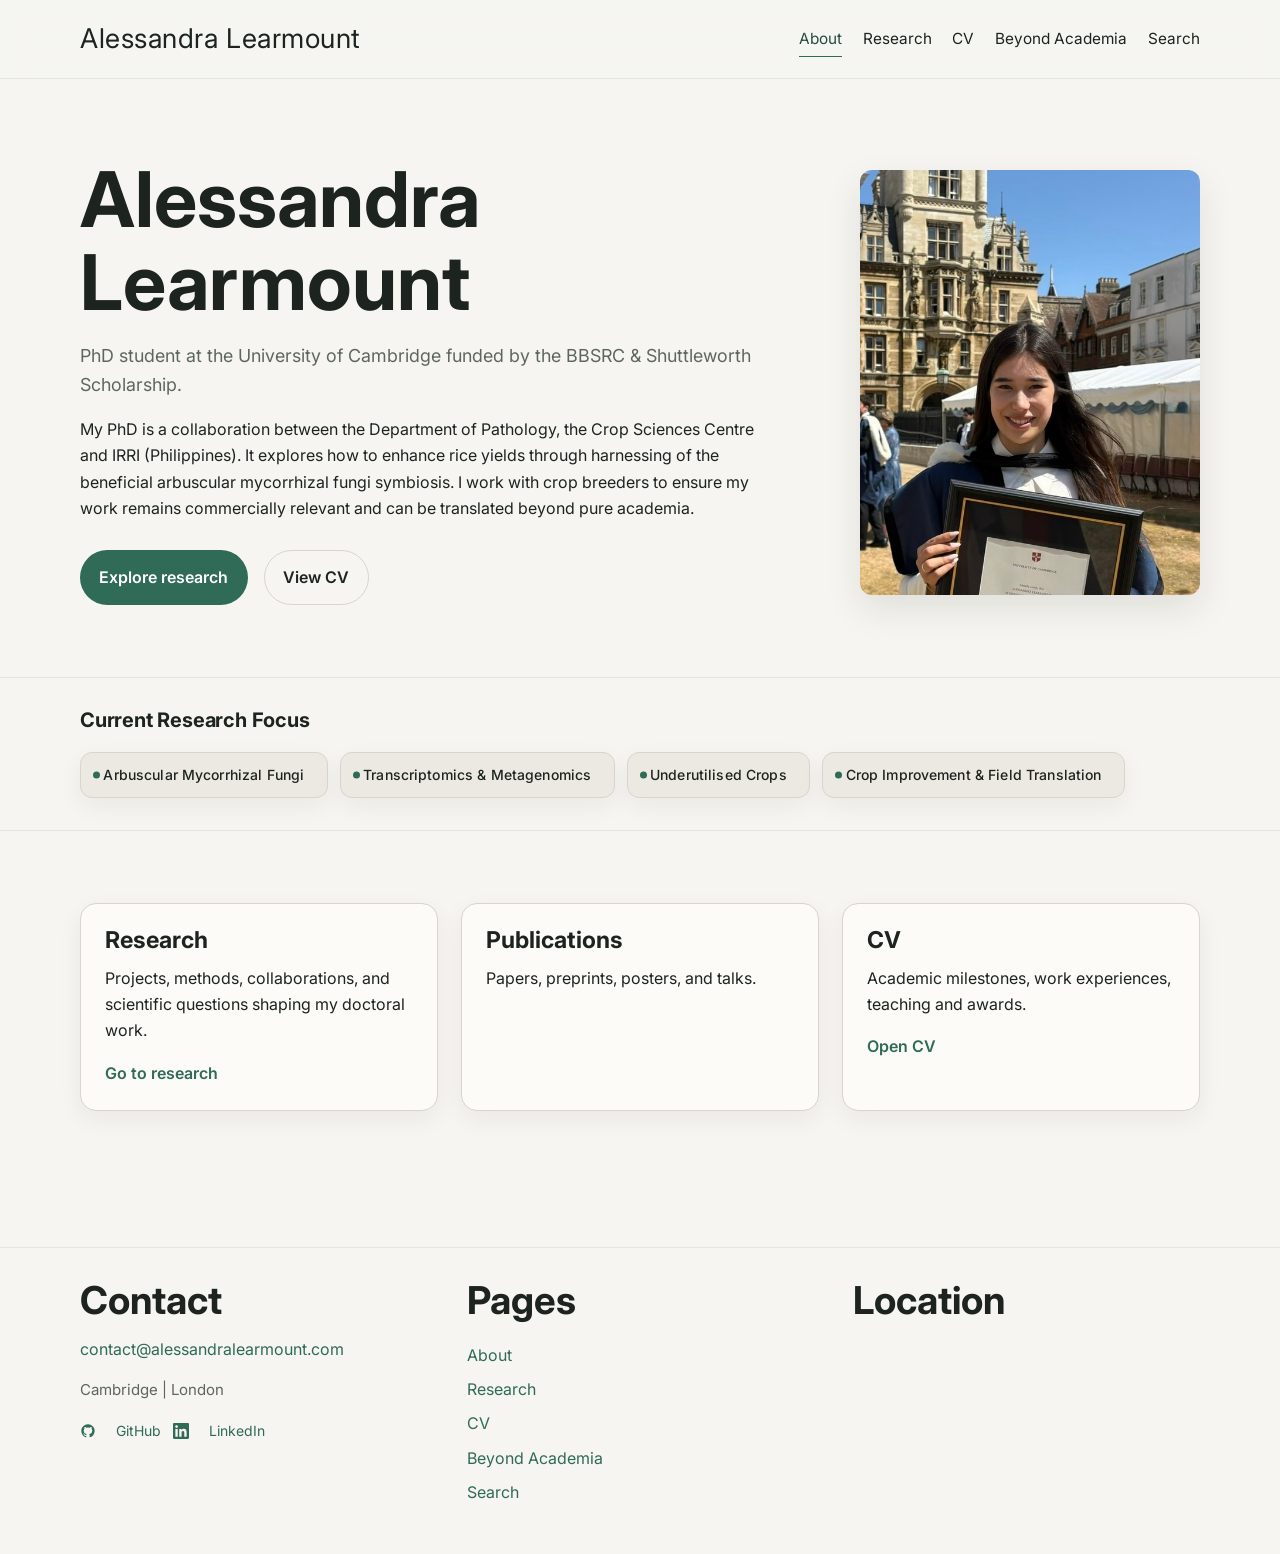
==== commit e25cb353: "Add OG/Twitter image tags and CSS aliases for consistent styling on deploy" ====
--- a/index.html
+++ b/index.html
@@ -14,6 +14,11 @@
   <meta property="og:description" content="PhD researcher at the University of Cambridge specialising in arbuscular mycorrhizal fungi, plant-microbe interactions, and sustainable agriculture." />
   <meta property="og:url" content="https://alessandralearmount.com" />
   <meta property="og:type" content="website" />
+  <meta property="og:image" content="https://alessandralearmount.com/assets/images/profilephoto.jpeg" />
+  <meta property="og:image:width" content="1200" />
+  <meta property="og:image:height" content="630" />
+  <meta name="twitter:card" content="summary_large_image" />
+  <meta name="twitter:image" content="https://alessandralearmount.com/assets/images/profilephoto.jpeg" />
 
   <link rel="preconnect" href="https://fonts.googleapis.com">
   <link rel="preconnect" href="https://fonts.gstatic.com" crossorigin>
--- a/css/style.css
+++ b/css/style.css
@@ -24,6 +24,21 @@
   --font-body: "Inter", sans-serif;
 
   --transition: 220ms ease;
+
+  /* Backwards-compatible aliases for components using different variable names */
+  --color-bg: var(--bg);
+  --color-surface: var(--surface);
+  --color-surface-2: var(--surface-2);
+  --color-text: var(--text);
+  --color-primary: var(--accent);
+  --color-primary-highlight: var(--accent-soft);
+  --color-border: var(--border);
+  --text-sm: 0.875rem;
+  --space-2: 0.5rem;
+  --space-3: 0.75rem;
+  --space-4: 1rem;
+  --space-5: 1.25rem;
+  --space-10: 2.5rem;
 }
 
 *,
